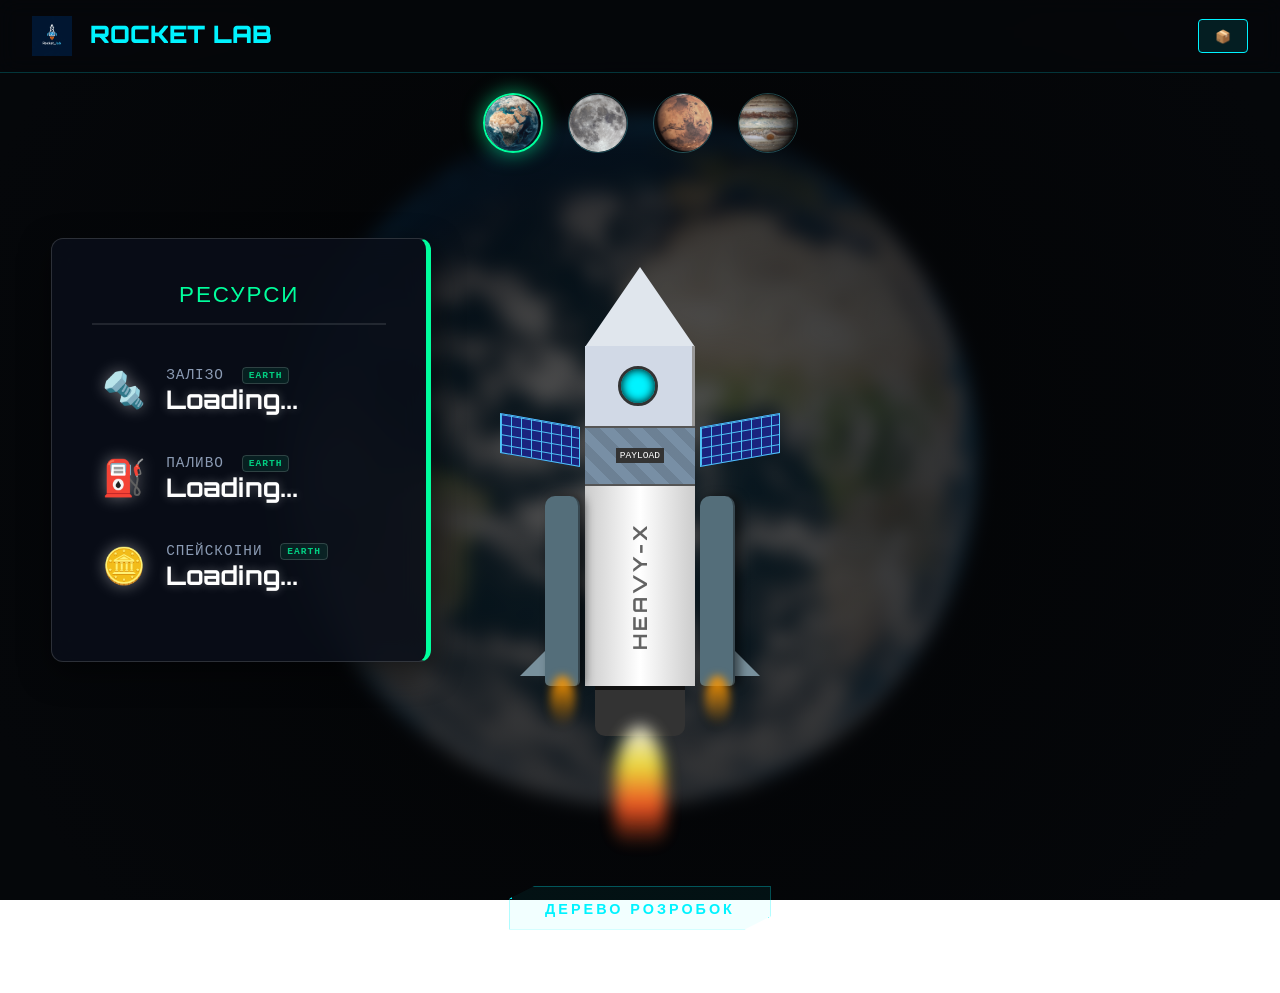
==== index.html @ 24f72e86 "324342" ====
<!DOCTYPE html>
<html lang="uk">
<head>
    <meta charset="UTF-8">
    <meta name="viewport" content="width=device-width, initial-scale=1.0">
    <title>AERO-X | Heavy Launch System</title>
    <link href="https://fonts.googleapis.com/css2?family=Orbitron:wght@400;500;700;900&family=Rajdhani:wght@300;500;700&display=swap" rel="stylesheet">
    <link rel="stylesheet" href="CSS/Earth.css">
</head>
<body>

    <div id="space-container" class="bg-earth"></div>
    
    <header>
        <div class="logo">
            <img src="images/Logo_for_site.png" alt="ROCKET LAB">
            <span>ROCKET LAB</span>
        </div>
        <div class="status-badge inventory-sq">
            📦
        </div>
    </header>

    <div class="planet-bar">
        <div class="planet-item active">
            <img src="images/Earth.png" alt="EARTH">
            <span class="planet-name">EARTH</span>
        </div>

        <div class="planet-item">
            <img src="images/Moon.png" alt="MOON">
            <span class="planet-name">MOON</span>
        </div>

        <div class="planet-item">
            <img src="images/Mars.png" alt="MARS">
            <span class="planet-name">MARS</span>
        </div>

        <div class="planet-item">
            <img src="images/Jupiter.png" alt="JUPITER">
            <span class="planet-name">JUPITER</span>
        </div>
    </div>


    <main class="hero-container">
        
      <div class="resources-panel">
            <div class="res-header">РЕСУРСИ</div>
            
            <div class="res-item">
                <span class="res-icon">🔩</span>
                <div class="res-data">
                    <span class="res-name">Залізо <span class="planet-tag earth">EARTH</span></span>
                    <span class="res-value" id="val-iron">Loading...</span>
                </div>
            </div>

            <div class="res-item">
                <span class="res-icon">⛽</span>
                <div class="res-data">
                    <span class="res-name">Паливо <span class="planet-tag earth">EARTH</span></span>
                    <span class="res-value" id="val-fuel">Loading...</span>
                </div>
            </div>
            <div class="res-item">
                <span class="res-icon">🪙</span>
                <div class="res-data">
                    <span class="res-name">Спейскоіни <span class="planet-tag earth">EARTH</span></span>
                    <span class="res-value" id="val-coins">Loading...</span>
                </div>
            </div>
        </div>

        <div class="rocket-shaker"> 
            <div class="rocket-stage">
                
                <div id = "r-nose" class="module r-nose" data-module="nose"></div>
                
                <div class="module r-cabin" data-module="cabin">
                    <div class="window"></div>
                </div>

                <div class="module r-cargo" data-module="cargo">
                    <div class="cargo-door"></div>
                    <span class="tech-label">PAYLOAD</span>
                </div>
                
                <div class="solar-array">
                    <div class="module solar-left" data-module="solar"></div>
                    <div class="module solar-right" data-module="solar"></div>
                </div>

                <div class="module r-body" data-module="body">
                    <span class="logo-print">HEAVY-X</span>
                    
                    <div class="boosters-container">
                        <div class="module booster left-booster" data-module="booster">
                            <div class="booster-flame"></div>
                        </div>
                        <div class="module booster right-booster" data-module="booster">
                            <div class="booster-flame"></div>
                        </div>
                    </div>

                    <div class="r-fins">
                        <div class="module fin-left" data-module="fins"></div>
                        <div class="module fin-right" data-module="fins"></div>
                    </div>
                </div>
                
                <div class="module r-engine" data-module="engine"></div>
                <div class="flame main-flame"></div>
            </div>

            <div class="tech-tree-container">
                <button class="tech-tree-btn">
                    <span class="btn-scan-line"></span>
                    <span class="btn-text">ДЕРЕВО РОЗРОБОК</span>
                    <div class="btn-corners"></div>
                </button>
            </div>
        </div>

        <div class="info-panel" id="infoPanel">
            <h2 class="panel-header" id="panelTitle">System Scan</h2>
            <p class="panel-desc" id="panelDesc">Hover modules to initialize scan.</p>
            
            <div class="stats-container">
                <div class="stat-row">
                    <div class="stat-label"><span>Integrity</span><span id="statIntegrity">0%</span></div>
                    <div class="progress-bg"><div class="progress-fill" id="barIntegrity" style="width: 0%"></div></div>
                </div>
                <div class="stat-row">
                    <div class="stat-label"><span>Tech Level</span><span id="statLevel">MK-1</span></div>
                    <div class="progress-bg"><div class="progress-fill" id="barLevel" style="width: 0%"></div></div>
                </div>
            </div>

            <button class="upgrade-btn">Initiate Upgrade</button>
        </div>

    </main>
    
    <script src="JS/config.js"></script>
    <script src="https://telegram.org/js/telegram-web-app.js"></script>
    <script src="JS/Earth.js"></script>
</body>
</html>
---- CSS/Earth.css ----
/* --- ЗМІННІ ТА БАЗА --- */
:root {
    --bg-deep: #05070a;
    --bg-panel: rgba(16, 20, 35, 0.75);
    --accent-cyan: #00f3ff;
    --accent-orange: #ff9d00;
    --accent-green: #00ff9d;
    --text-main: #e0e6ed;
    --text-muted: #8b9bb4;
    --font-ui: 'Orbitron', sans-serif;
    --font-body: 'Rajdhani', sans-serif;
}

* { box-sizing: border-box; margin: 0; padding: 0; }

body {
    margin: 0;
    padding: 0;
    min-height: 100vh;
    font-family: 'Courier New', Courier, monospace; /* Технічний шрифт */
    color: #fff;
    
    /* Дозволяємо вертикальну прокрутку контенту */
    overflow-y: auto; 
    overflow-x: hidden;
    
    /* Робимо фон body прозорим, щоб було видно space-container під ним */
    background: transparent; 
}

/* --- ФОНОВИЙ КОНТЕЙНЕР (КОСМОС) --- */
#space-container {
    position: fixed;
    top: 0;
    left: 0;
    width: 100%;
    height: 100%;
    z-index: -1; /* Глобально позаду всього контенту */
    overflow: hidden;
    background: #05070a; /* Колір підкладки, якщо картинка не завантажиться */
}

#space-container::before {
    content: '';
    position: absolute;
    top: 0;
    left: 0;
    width: 100%;
    height: 100%;
    
    /* Налаштування масштабування картинки */
    background-size: cover; 
    background-position: center;
    background-repeat: no-repeat;
    
    /* ЕФЕКТИ: Розмиття та Затемнення */
    filter: blur(8px) brightness(0.4); 
    
    /* Щоб краї розмиття не виходили білими, трохи збільшуємо шар */
    transform: scale(1.1); 
    
    z-index: 0; /* Найнижчий шар всередині контейнера */
}

/* Градієнт поверх картинки, щоб додати глибини (Опціонально) */
#space-container::after {
    content: '';
    position: absolute;
    top: 0; left: 0; width: 100%; height: 100%;
    background: radial-gradient(circle at center, transparent 0%, #05070a 90%);
    z-index: 1;
}

.bg-earth::before {
    background-image: url('/images/bg_earth.png'); /* Шлях до твого фото Землі */
}

.bg-moon::before {
    background-image: url('/images/bg_moon.png');
}

.bg-mars::before {
    background-image: url('/images/bg_mars.png');
}

.bg-jupiter::before {
    background-image: url('/images/bg_jupiter.png');
}

/* --- ЗІРКИ --- */
.star {
    position: absolute;
    background: white;
    border-radius: 50%;
    opacity: 0.8;
    box-shadow: 0 0 4px rgba(255, 255, 255, 0.8);
    /* Важливо: використовуємо анімацію польоту */
    animation: spaceFlight linear infinite;
    z-index: 2;
}

/* Блакитні зірки (для середньої дистанції) */
.star.blue {
    background: #00f3ff;
    box-shadow: 0 0 6px #00f3ff;
}

/* Туманні далекі зірки (nebula) */
.star.nebula {
    background: #bd00ff;
    opacity: 0.4;
    filter: blur(2px); /* Розмиття */
    box-shadow: 0 0 10px #bd00ff;
}

/* --- АНІМАЦІЯ ПОЛЬОТУ (Зверху вниз) --- */
@keyframes spaceFlight {
    0% {
        transform: translateY(-10vh); /* Починаємо трохи вище екрану */
        opacity: 0;
    }
    10% {
        opacity: 1;
    }
    90% {
        opacity: 1;
    }
    100% {
        transform: translateY(110vh); /* Вилітаємо за низ екрану */
        opacity: 0;
    }
}
/* --- HEADER --- */
header {
    position: sticky; 
    top: 0; 
    display: flex; 
    justify-content: space-between;
    align-items: center; 
    padding: 1rem 2rem;
    /* Напівпрозорий фон з розмиттям */
    background: rgba(5, 7, 10, 0.8); 
    backdrop-filter: blur(10px);
    border-bottom: 1px solid rgba(0, 243, 255, 0.2); 
    z-index: 100;
}

.content {
    padding: 20px;
    text-align: center;
    font-size: 1.2rem;
}

.logo { font-family: var(--font-ui); font-weight: 900; font-size: 1.5rem; color: var(--accent-cyan); }

.logo img {
    height: 40px; width: auto; vertical-align: middle; margin-right: 10px;
}
.status-badge {
    font-family: var(--font-ui); font-size: 0.8rem; padding: 8px 16px;
    border: 1px solid var(--accent-cyan); color: var(--accent-cyan);
    background: rgba(0, 243, 255, 0.1); border-radius: 4px;
    display: flex; align-items: center; gap: 8px;
}
.status-dot {
    width: 8px; height: 8px; background: var(--accent-green);
    border-radius: 50%; box-shadow: 0 0 10px var(--accent-green);
    animation: pulse 1s infinite alternate;
}
@keyframes pulse { from { opacity: 0.5; } to { opacity: 1; } }

/* --- АНІМОВАНІ ПЛАНЕТИ --- */
.planet-nav {
    position: absolute; top: 100px; left: 50%; transform: translateX(-50%);
    display: flex; gap: 3rem; z-index: 90;
}
.planet-wrap {
    position: relative; cursor: pointer; text-align: center;
    transition: transform 0.3s;
}
.planet-wrap:hover { transform: scale(1.15); z-index: 10; }

.planet {
    width: 80px; height: 80px;
    border-radius: 50%;
    position: relative;
    overflow: hidden;
    box-shadow: inset -15px -15px 30px rgba(0,0,0,0.9), 0 0 15px rgba(0,0,0,0.5);
    border: 1px solid rgba(255,255,255,0.1);
    background-color: #000;
}

.planet-bar {
    display: flex;
    justify-content: center;
    gap: 25px; /* Зменшено відстань */
    margin: 20px 0;
    flex-wrap: wrap;
    z-index: 110;
}

.planet-item {
    position: relative;
    width: 60px;  /* Зменшено розмір з 120px до 60px */
    height: 60px;
    cursor: pointer;
    transition: all 0.4s cubic-bezier(0.175, 0.885, 0.32, 1.275);
}

.planet-item img {
    width: 100%;
    height: 100%;
    object-fit: cover;
    border-radius: 50%;
    border: 1px solid rgba(0, 243, 255, 0.3);
    filter: grayscale(0.5); /* Неактивні планети трохи сірі */
    transition: all 0.3s ease;
}

/* Назва планети (Вилітає вниз) */
.planet-name {
    position: absolute;
    top: 100%; /* Початок від низу планети */
    left: 50%;
    transform: translate(-50%, -10px); /* Початкова позиція трохи вище */
    font-family: 'Orbitron', sans-serif;
    font-size: 0.7rem;
    font-weight: 700;
    color: var(--accent-cyan);
    letter-spacing: 2px;
    opacity: 0;
    pointer-events: none;
    transition: all 0.4s ease;
    text-shadow: 0 0 10px rgba(0, 243, 255, 0.8);
    padding-top: 10px;
}

/* --- ЕФЕКТИ ПРИ НАВЕДЕННІ --- */
.planet-item:hover {
    transform: scale(1.2);
}

.planet-item:hover img {
    filter: grayscale(0);
    border-color: var(--accent-cyan);
    box-shadow: 0 0 15px rgba(0, 243, 255, 0.5);
}

.planet-item:hover .planet-name {
    opacity: 1;
    transform: translate(-50%, 5px); /* Вилітає вниз на 5px */
}

/* Активна планета */
.planet-item.active img {
    filter: grayscale(0);
    border: 2px solid var(--accent-green);
    box-shadow: 0 0 20px rgba(0, 255, 157, 0.6);
}

.planet-item.active .planet-name {
    color: var(--accent-green);
    text-shadow: 0 0 10px rgba(0, 255, 157, 0.8);
}

.planet-name {
    color: #aaa;
    text-shadow:
        0 0 5px #aaa,
        0 0 10px #aaa,
        0 0 15px #aaa;
}


@keyframes planetRotate {
    0% { transform: translateX(0); }
    100% { transform: translateX(-50%); }
}

.planet-label {
    position: absolute; bottom: -25px; width: 100%; left: 0;
    font-family: var(--font-ui); font-size: 0.8rem; color: var(--accent-cyan);
    opacity: 0; transition: 0.3s; font-weight: bold; text-shadow: 0 0 5px var(--accent-cyan);
}
.planet-wrap:hover .planet-label { opacity: 1; bottom: -30px; }

/* --- MAIN LAYOUT --- */
.hero-container {
    display: flex; 
    height: calc(100vh - 80px); 
    align-items: center; 
    justify-content: center; 
    position: relative;
    padding-top: 50px;
    overflow: visible; /* Додайте це, щоб нічого не обрізалося */
}

/* --- ПАНЕЛЬ РЕСУРСІВ --- */
.resources-panel {
    position: fixed; 
    top: 50%; 
    left: 4%; 
    transform: translateY(-50%);
    
    width: 380px; 
    padding: 2.5rem; 
    
    background: rgba(10, 15, 25, 0.85); 
    backdrop-filter: blur(15px);
    border: 1px solid rgba(255,255,255,0.15); 
    border-right: 5px solid var(--accent-green); 
    border-radius: 12px;
    
    box-shadow: 0 10px 30px rgba(0,0,0,0.5); 
    z-index: 1000; 

    /* Анімацію floatPanel видалено для стабільності на мобільних пристроях */
    animation: none; 
    transition: all 0.3s ease-in-out;
}

/* Ефект тільки легкого збільшення при наведенні */
.resources-panel:hover {
    border-color: rgba(255, 255, 255, 0.4);
    box-shadow: 0 10px 30px rgba(0, 255, 157, 0.2);
    /* Залишаємо центрування по вертикалі, легке збільшення */
    transform: translateY(-50%) scale(1.02); 
}

/* --- ПАНЕЛЬ ІНФОРМАЦІЇ --- */
.info-panel {
    position: fixed;
    top: 50%; 
    right: 4%;
    transform: translateY(-50%);
    
    width: 380px;
    padding: 2.5rem;
    
    background: rgba(10, 15, 25, 0.85);
    backdrop-filter: blur(15px);
    border: 1px solid rgba(255, 255, 255, 0.15); 
    border-left: 5px solid var(--accent-cyan);
    border-radius: 12px;
    
    box-shadow: 0 10px 30px rgba(0,0,0,0.5);
    z-index: 1000;
    
    opacity: 0; 
    pointer-events: none; 
    
    /* Анімацію floatPanel видалено, щоб панель не закривала кнопку розробок */
    animation: none;
    transition: all 0.3s ease-in-out;
}

.info-panel.active { 
    opacity: 1; 
    pointer-events: all; 
}

/* Ефект тільки легкого збільшення при наведенні */
.info-panel:hover {
    border-color: rgba(255, 255, 255, 0.4);
    box-shadow: 0 10px 30px rgba(0, 243, 255, 0.2);
    /* Залишаємо центрування по вертикалі, легке збільшення */
    transform: translateY(-50%) scale(1.02);
}

/* ЗАГОЛОВОК (Центрування) */
.res-header {
    font-family: var(--font-ui); 
    color: var(--accent-green);
    font-size: 1.4rem; 
    margin-bottom: 2rem;
    border-bottom: 2px solid rgba(255,255,255,0.1); 
    padding-bottom: 15px;
    letter-spacing: 2px;
    
    /* == ЦЕНТРУВАННЯ == */
    text-align: center; 
    width: 100%;
}

/* Елементи списку */
.res-item { 
    display: flex; 
    align-items: center; 
    gap: 20px; 
    margin-bottom: 20px; 
    
    /* Плавність для кожного рядка */
    padding: 10px;
    border-radius: 8px;
    transition: background 0.3s ease, transform 0.3s ease;
    cursor: default;
}

/* Ефект при наведенні на конкретний ресурс */
.res-item:hover {
    background: rgba(255, 255, 255, 0.05); /* Легкий фон */
    transform: translateX(10px); /* Зсув вправо */
}

.res-item:hover .res-icon {
    transform: scale(1.2); /* Збільшення іконки */
    filter: drop-shadow(0 0 10px var(--accent-green));
}

.res-icon { 
    font-size: 2.2rem; 
    filter: drop-shadow(0 0 8px rgba(255,255,255,0.4)); 
    transition: transform 0.3s cubic-bezier(0.175, 0.885, 0.32, 1.275);
}

.res-data { 
    display: flex; 
    flex-direction: column; 
}

.res-name { 
    font-size: 0.9rem; 
    color: var(--text-muted); 
    text-transform: uppercase; 
    letter-spacing: 1px;
}

.res-value { 
    font-size: 1.6rem; 
    font-family: var(--font-ui); 
    color: #fff; 
    font-weight: bold; 
    text-shadow: 0 0 10px rgba(255, 255, 255, 0.3);
}

.planet-tag {
    font-size: 0.6rem;
    padding: 2px 6px;
    border-radius: 4px;
    margin-left: 8px;
    font-weight: bold;
    opacity: 0.8;
    vertical-align: middle;
    border: 1px solid rgba(255,255,255,0.2);
}

.planet-tag.earth { color: #00ff9d; background: rgba(0, 255, 157, 0.1); }
.planet-tag.moon { color: #aebbc9; background: rgba(174, 187, 201, 0.1); }
.planet-tag.mars { color: #ff5722; background: rgba(255, 87, 34, 0.1); }
.planet-tag.jupiter { color: #ff9d00; background: rgba(255, 157, 0, 0.1); }

@keyframes floatPanel {
    0%, 100% { transform: translateY(-50%); } 50% { transform: translateY(-52%); }
}

/* --- РАКЕТА --- */
.rocket-shaker {
    animation: rumble 0.2s infinite linear;
    z-index: 50;
    margin-top: 20px; /* Зменшено з 80px, щоб підняти все вгору */
    display: flex;
    flex-direction: column;
    align-items: center;
}

@keyframes rumble {
    0% { transform: translate(0, 0); } 25% { transform: translate(-1px, 1px); }
    50% { transform: translate(1px, -1px); } 75% { transform: translate(-1px, -2px); }
    100% { transform: translate(1px, 1px); }
}

.hero-container {
    display: flex; 
    height: calc(100vh - 80px); 
    align-items: center; 
    justify-content: center; 
    position: relative;
    padding-top: 50px;
    overflow: visible; /* Додайте це, щоб нічого не обрізалося */
}

.tech-tree-btn {
    display: inline-block;
    min-width: 220px;
    z-index: 100;
    position: relative;
    padding: 12px 35px;
    background: rgba(0, 243, 255, 0.05);
    border: 1px solid rgba(0, 243, 255, 0.3);
    color: var(--accent-cyan);
    font-family: var(--font-ui);
    font-size: 0.9rem;
    font-weight: 700;
    letter-spacing: 3px;
    cursor: pointer;
    overflow: hidden;
    transition: all 0.3s ease;
    clip-path: polygon(10% 0, 100% 0, 100% 70%, 90% 100%, 0 100%, 0% 30%);
}

/* Ефект сканування при наведенні */
.btn-scan-line {
    position: absolute;
    top: -100%;
    left: 0;
    width: 100%;
    height: 100%;
    background: linear-gradient(to bottom, transparent, rgba(0, 243, 255, 0.2), transparent);
    transition: none;
}

.tech-tree-container {
    display: flex;
    justify-content: center;
    margin-top: 20px; /* Відступ від вогню */
    padding-bottom: 40px; /* Щоб кнопка не прилипала до краю екрана */
    width: 100%;
}
.tech-tree-btn:hover .btn-scan-line {
    animation: scanMove 1.5s infinite linear;
}

.tech-tree-btn:hover {
    background: rgba(0, 243, 255, 0.15);
    border-color: var(--accent-cyan);
    box-shadow: 0 0 20px rgba(0, 243, 255, 0.3);
    transform: translateY(-3px);
}

.tech-tree-btn:active {
    transform: translateY(1px);
}

/* Кутові акценти */
.btn-corners::before, .btn-corners::after {
    content: '';
    position: absolute;
    width: 10px;
    height: 10px;
    border: 2px solid var(--accent-cyan);
}

.btn-corners::before { top: 0; left: 0; border-right: none; border-bottom: none; }
.btn-corners::after { bottom: 0; right: 0; border-left: none; border-top: none; }

@keyframes scanMove {
    0% { top: -100%; }
    100% { top: 100%; }
}

.rocket-stage {
    position: relative; 
    width: 260px; 
    height: auto;
    display: flex; 
    flex-direction: column; 
    align-items: center;
    padding-bottom: 20px; 
}

.module { cursor: pointer; transition: 0.3s; position: relative; }
.module:hover {
filter: drop-shadow(0 0 10px var(--accent-cyan)) brightness(1.2);
z-index: 20; }

.r-nose { width: 0; height: 0; border-left: 55px solid transparent; border-right: 55px solid transparent; border-bottom: 80px solid #e0e6ed; }
.r-cabin { width: 110px; height: 80px; background: #d1d9e6; margin-top: -1px; display: flex; justify-content: center; align-items: center; border-right: 3px solid #999; }
.window { width: 40px; height: 40px; background: #00f3ff; border-radius: 50%; border: 3px solid #333; box-shadow: inset 0 0 10px #000; }
.r-cargo { width: 110px; height: 60px; background: #788fa5; border-top: 2px solid #555; border-bottom: 2px solid #555; display: flex; justify-content: center; align-items: center; background-image: repeating-linear-gradient(45deg, rgba(0,0,0,0.1) 0px, rgba(0,0,0,0.1) 10px, transparent 10px, transparent 20px); }
.tech-label { font-size: 0.6rem; color: #fff; background: #333; padding: 2px 4px; }
.r-body { width: 110px; height: 200px; background: linear-gradient(90deg, #ccc, #fff, #ccc); display: flex; justify-content: center; align-items: center; position: relative; }
.logo-print { writing-mode: vertical-rl; transform: rotate(180deg); font-family: var(--font-ui); font-weight: bold; color: #222; font-size: 1.2rem; opacity: 0.7; letter-spacing: 3px; }

.solar-array { position: absolute; top: 160px; width: 100%; display: flex; justify-content: center; z-index: -2; }
.solar-left, .solar-right { width: 80px; height: 40px; background: #1a237e; border: 1px solid #4fc3f7; background-image: linear-gradient(#4fc3f7 1px, transparent 1px), linear-gradient(90deg, #4fc3f7 1px, transparent 1px); background-size: 10px 10px; transition: transform 0.5s; }
.solar-left { transform: translateX(-60px) skewY(10deg); transform-origin: right; }
.solar-right { transform: translateX(60px) skewY(-10deg); transform-origin: left; }
.solar-left:hover { transform: translateX(-65px) skewY(0deg); } 
.solar-right:hover { transform: translateX(65px) skewY(0deg); }

.boosters-container { position: absolute; top: 10px; width: 100%; height: 100%; pointer-events: none; }
.booster { position: absolute; top: 0; width: 35px; height: 190px; background: #546e7a; border-radius: 10px 10px 5px 5px; border-right: 2px solid #37474f; pointer-events: all; box-shadow: 5px 0 10px rgba(0,0,0,0.5); }
.left-booster { left: -40px; } .right-booster { right: -40px; }
.booster-flame { position: absolute; bottom: -40px; left: 5px; width: 25px; height: 50px; background: linear-gradient(to bottom, #ff9800, transparent); border-radius: 50%; filter: blur(4px); animation: flameFlicker 0.1s infinite alternate; }

.r-fins { position: absolute; bottom: 10px; width: 240px; height: 60px; z-index: -5; }
.fin-left, .fin-right { position: absolute; width: 0; height: 0; border-bottom: 60px solid #78909c; }
.fin-left { left: 0; border-left: 60px solid transparent; } .fin-right { right: 0; border-right: 60px solid transparent; }
.r-engine { width: 90px; height: 50px; background: #333; border-bottom-left-radius: 10px; border-bottom-right-radius: 10px; border-top: 4px solid #111; }
.main-flame { width: 50px; height: 120px; background: linear-gradient(to bottom, #fff, #ffeb3b, #ff5722, transparent); border-radius: 50% 50% 20% 20%; margin-top: -10px; filter: blur(8px); opacity: 0.9; animation: flameFlicker 0.08s infinite alternate-reverse; }

@keyframes flameFlicker { from { transform: scaleY(1); opacity: 0.8; } to { transform: scaleY(1.1); opacity: 1; } }

/* == ЗБІЛЬШЕНІ ШРИФТИ ВСЕРЕДИНІ == */
.panel-header { 
    color: var(--accent-cyan); 
    margin-bottom: 1rem; 
    text-transform: uppercase; 
    font-size: 1.8rem; /* Збільшено заголовок */
    border-bottom: 2px solid rgba(255,255,255,0.1);
    padding-bottom: 10px;
}

.panel-desc { 
    color: var(--text-muted); 
    font-size: 1.1rem; /* Збільшено текст опису */
    line-height: 1.6;
    margin-bottom: 2rem; 
}
.progress-bg { width: 100%; height: 6px; background: rgba(255,255,255,0.1); border-radius: 3px; margin-top: 5px; }
.progress-fill { height: 100%; background: var(--accent-cyan); border-radius: 3px; width: 0%; transition: width 0.5s; }
.stat-row { 
    margin-bottom: 20px; 
}

.stat-label {
    display: flex;
    justify-content: space-between;
    margin-bottom: 8px;
    font-size: 1.1rem; /* Більший шрифт статистики */
    font-family: var(--font-ui);
    color: #fff;
}
.upgrade-btn {
    margin-top: 1.5rem; 
    width: 100%; 
    padding: 15px; /* Більша кнопка */
    background: rgba(0, 243, 255, 0.1);
    border: 1px solid var(--accent-cyan); 
    color: var(--accent-cyan); 
    font-family: var(--font-ui); 
    font-weight: bold; 
    font-size: 1.1rem;
    cursor: pointer; 
    transition: 0.3s;
    text-transform: uppercase;
    letter-spacing: 2px;
}

.upgrade-btn:hover { 
    background: var(--accent-cyan); 
    color: #000; 
    box-shadow: 0 0 20px var(--accent-cyan);
}

/* --- ADAPTIVE FOR PHONES (PHONES ONLY) --- */
@media (max-width: 768px) {
    /* 1. Header: Текст біля лого та квадратна кнопка */
    header {
        padding: 0.5rem 1rem;
        justify-content: space-between;
    }
    .logo-text {
        display: inline-block !important;
        font-size: 1.1rem;
        font-weight: bold;
        letter-spacing: 1px;
    }
    .status-badge { display: none; } /* Ховаємо стару кнопку */
    
    .inventory-square-btn {
        width: 45px;
        height: 45px;
        background: rgba(0, 243, 255, 0.1);
        border: 1px solid var(--accent-cyan);
        border-radius: 10px;
        display: flex;
        align-items: center;
        justify-content: center;
        font-size: 1.5rem;
        cursor: pointer;
    }

    /* 2. Ресурси: Заголовок по центру та вертикальний список */
    .hero-container {
        flex-direction: column;
        height: auto;
        padding-top: 20px;
    }
    .resources-panel {
        position: relative;
        left: 0; top: 0; transform: none;
        width: 95%;
        margin: 10px auto;
        padding: 1.5rem;
        animation: none;
        border-right: 1px solid rgba(255,255,255,0.15);
        border-bottom: 4px solid var(--accent-green);
    }
    .res-header {
        text-align: center;
        margin-bottom: 1rem;
    }
    .res-list-vertical {
        display: flex;
        flex-direction: column;
        gap: 10px;
    }
    .res-item {
        margin-bottom: 5px;
        transform: none !important; /* Прибираємо зсув на мобілках */
    }

    /* 3. Ракета та Кнопка Розробок */
    .rocket-shaker {
        margin-top: 10px;
        order: 2; /* Ракета йде після ресурсів */
    }
    .rocket-stage {
        transform: scale(0.7); /* Зменшуємо ракету для екрану телефону */
        margin-bottom: 0;
    }
    .tech-tree-container {
        margin-top: -30px; /* Підтягуємо кнопку ближче до вогню */
        padding-bottom: 20px;
    }

    /* 4. Інфо панель: Уходить вниз і не закриває кнопку */
    .info-panel {
        position: relative; /* Тепер вона просто йде в кінці сторінки */
        right: 0; top: 0; transform: none;
        width: 95%;
        margin: 0 auto 40px auto;
        opacity: 1; /* Робимо її видимою постійно на мобілці для зручності */
        pointer-events: all;
        animation: none;
        order: 3; /* Завжди після кнопки дерево розробок */
    }

    .resources-panel:hover, .info-panel:hover {
        transform: scale(1.02); /* Тільки збільшення, без зміщення вгору */
    }
    
    .panel-header { font-size: 1.4rem; }
    .panel-desc { font-size: 0.9rem; }

    .status-badge.inventory-sq {
        display: flex !important; /* Примусово показуємо */
        width: 45px;
        height: 45px;
        background: rgba(0, 243, 255, 0.1);
        border: 1px solid var(--accent-cyan);
        border-radius: 8px;
        align-items: center;
        justify-content: center;
        padding: 0;
        font-size: 1.5rem;
    }
}

@keyframes inventoryPulse {
    0% {
        box-shadow: 0 0 5px rgba(0, 243, 255, 0.2);
        border-color: rgba(0, 243, 255, 0.4);
        transform: scale(1);
    }
    50% {
        box-shadow: 0 0 15px rgba(0, 243, 255, 0.6), inset 0 0 10px rgba(0, 243, 255, 0.1);
        border-color: rgba(0, 243, 255, 1);
        transform: scale(1.05); /* Ледь помітне збільшення */
    }
    100% {
        box-shadow: 0 0 5px rgba(0, 243, 255, 0.2);
        border-color: rgba(0, 243, 255, 0.4);
        transform: scale(1);
    }
}

/* Застосування анімації до кнопки */
.inventory-sq {
    animation: inventoryPulse 3s infinite ease-in-out;
    transition: all 0.3s ease;
    cursor: pointer;
}

/* Ефект при кліку/наведенні */
.inventory-sq:active, .inventory-sq:hover {
    animation: none; /* Зупиняємо пульсацію при взаємодії */
    background: var(--accent-cyan) !important;
    color: #000 !important;
    box-shadow: 0 0 25px var(--accent-cyan) !important;
    transform: scale(0.95); /* Ефект натискання */
}
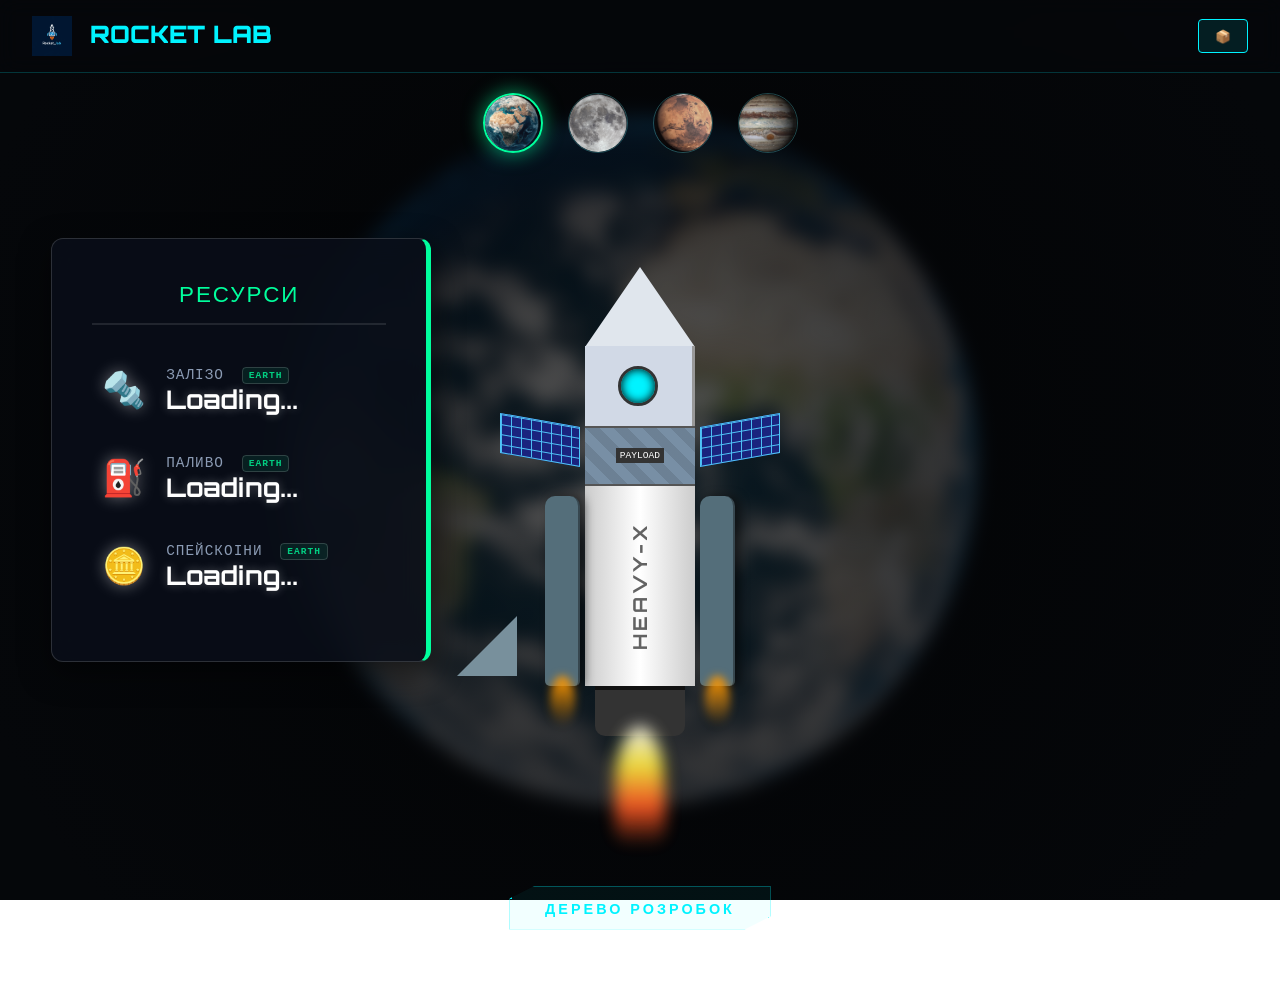
==== commit a4e9d911: "куеукеуке" ====
--- a/index.html
+++ b/index.html
@@ -124,12 +124,14 @@
         </div>
 
         <div class="info-panel" id="infoPanel">
-            <h2 class="panel-header" id="panelTitle">System Scan</h2>
-            <p class="panel-desc" id="panelDesc">Hover modules to initialize scan.</p>
+            <h2 class="panel-header" id="panelTitle">ОЧІКУВАННЯ СИСТЕМИ</h2>
+            <p class="panel-desc" id="panelDesc" style="text-align: center;">
+                Натисніть на деталь ракети для сканування<br><br>
+                <span class="gear-icon">⚙️</span>
+            </p>
             
-            <div class="stats-container">
+            <div class="stats-container" id="statsContainer" style="display: none;">
                 <div class="stat-row">
-                    <div class="stat-label"><span>Integrity</span><span id="statIntegrity">0%</span></div>
                     <div class="progress-bg"><div class="progress-fill" id="barIntegrity" style="width: 0%"></div></div>
                 </div>
                 <div class="stat-row">
@@ -138,7 +140,7 @@
                 </div>
             </div>
 
-            <button class="upgrade-btn">Initiate Upgrade</button>
+            <button class="upgrade-btn" style="display: none;">Initiate Upgrade</button>
         </div>
 
     </main>
--- a/CSS/Earth.css
+++ b/CSS/Earth.css
@@ -585,7 +585,7 @@
 
 .r-fins { position: absolute; bottom: 10px; width: 240px; height: 60px; z-index: -5; }
 .fin-left, .fin-right { position: absolute; width: 0; height: 0; border-bottom: 60px solid #78909c; }
-.fin-left { left: 0; border-left: 60px solid transparent; } .fin-right { right: 0; border-right: 60px solid transparent; }
+.fin-left { left: -63px; border-left: 60px solid transparent; } .fin-right { right: 67px; border-right: 60px solid transparent; }
 .r-engine { width: 90px; height: 50px; background: #333; border-bottom-left-radius: 10px; border-bottom-right-radius: 10px; border-top: 4px solid #111; }
 .main-flame { width: 50px; height: 120px; background: linear-gradient(to bottom, #fff, #ffeb3b, #ff5722, transparent); border-radius: 50% 50% 20% 20%; margin-top: -10px; filter: blur(8px); opacity: 0.9; animation: flameFlicker 0.08s infinite alternate-reverse; }
 
@@ -780,4 +780,61 @@
     color: #000 !important;
     box-shadow: 0 0 25px var(--accent-cyan) !important;
     transform: scale(0.95); /* Ефект натискання */
+}
+
+/* 1. ГАРАНТОВАНЕ ЦЕНТРУВАННЯ ВСІЄЇ РАКЕТИ */
+.rocket-structure {
+    position: absolute;
+    /* Позиція від низу екрану (приблизно 12-15% для телефонів) */
+    bottom: 15%; 
+    
+    /* Примусове центрування по горизонталі */
+    left: 50% !important;
+    transform: translateX(-50%) scale(1.3) !important; /* Масштаб 1.3 */
+    
+    /* Базова ширина контейнера (як корпус ракети) */
+    width: 100px; 
+    height: auto;
+    z-index: 1;
+    pointer-events: none;
+    
+    /* Гарантуємо, що контейнер видно */
+    display: block !important;
+    opacity: 1 !important;
+}
+
+/* 2. ІДЕАЛЬНЕ СТИКУВАННЯ НАДКРИЛКІВ (Fins) - Щоб не відлітали */
+.rocket-structure .fins {
+    position: absolute;
+    
+    /* Вертикальне позиціонування - відрегулюйте цей px,
+       щоб крила стикувалися з корпусом вашої ракети. 
+       Спробуйте значення від 50px до 90px */
+    bottom: 75px; 
+    
+    /* НОВЕ КЛІН-ЦЕНТРУВАННЯ ВСЕРЕДИНІ РАКЕТИ: */
+    left: 50% !important; /* Центр по горизонталі всередині parent */
+    transform: translateX(-50%) !important; /* Зсув назад */
+    
+    /* ШИРИНА: зробіть надкрилки ширшими за корпус (наприклад, 160px замість 100px) */
+    width: 160px; 
+    
+    height: auto;
+    z-index: -1; /* Відправляємо за корпус, щоб корпус перекривав центр */
+    display: block; /* Гарантуємо видимість групи */
+}
+
+/* --- АНІМОВАНА ШЕСТЕРНЯ --- */
+.gear-icon {
+    display: inline-block;
+    font-size: 3.5rem;
+    color: var(--accent-cyan);
+    filter: drop-shadow(0 0 15px var(--accent-cyan));
+    animation: spinGear 4s linear infinite;
+    margin-top: 10px;
+}
+
+@keyframes spinGear {
+    0% { transform: rotate(0deg); }
+    100% { transform: rotate(360deg); }
 }
